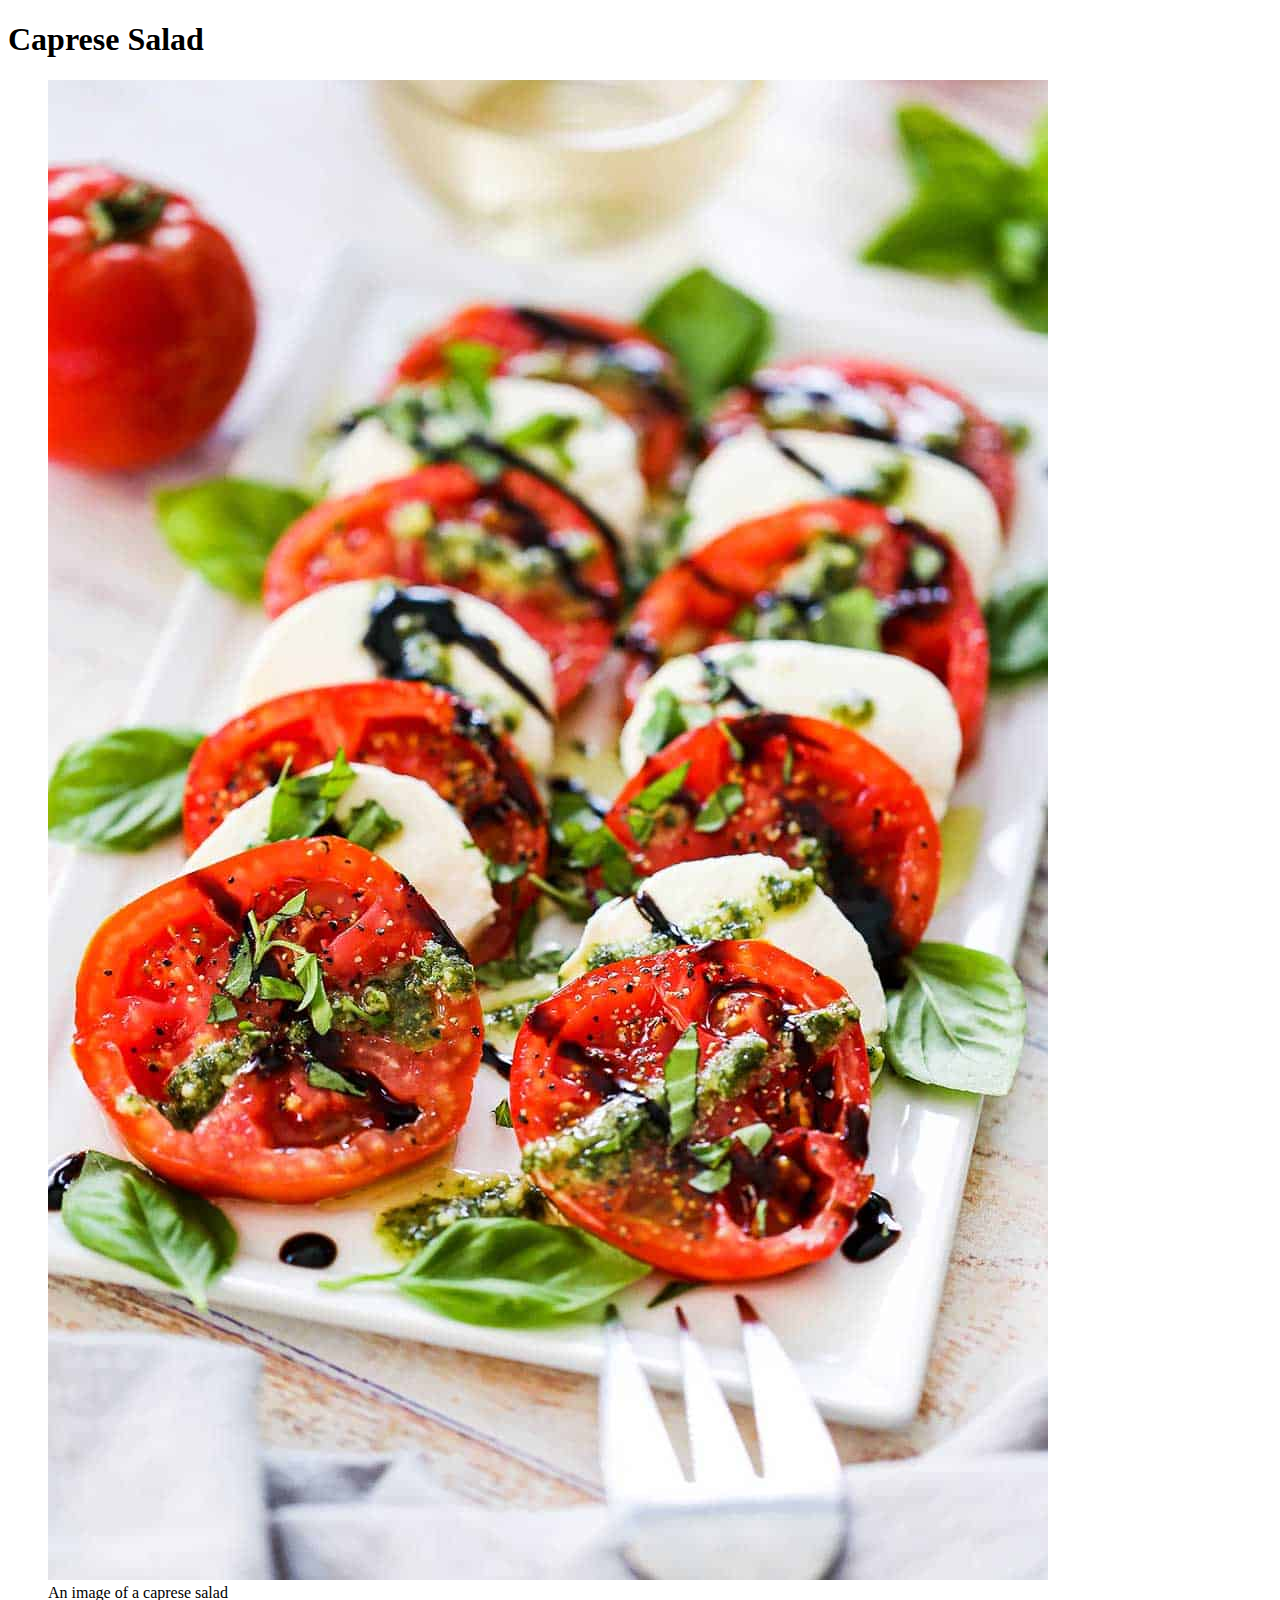
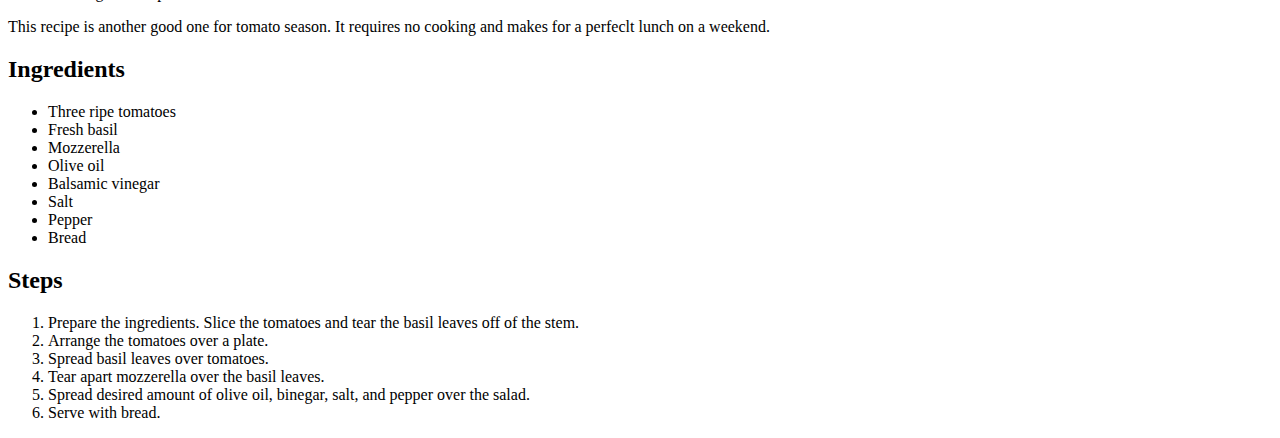
==== recipe_pages/caprese_salad.html @ 8465547b "Created caprese salad page." ====
<!DOCTYPE html>
<html lang="en">
<head>
    <meta charset="UTF-8">
    <meta name="viewport" content="width=device-width, initial-scale=1.0">
    <title>Caprese Salad</title>
</head>
<body>
    <h1>Caprese Salad</h1>
    <figure>
        <img src="../images/caprese_salad.jpg" alt="Image of caprese salad">
        <figcaption>An image of a caprese salad</figcaption>
    </figure>
    <p>This recipe is another good one for tomato season. It requires no cooking and makes for a perfeclt lunch on a weekend.</p>
    <h2>Ingredients</h2>
    <ul>
        <li>Three ripe tomatoes</li>
        <li>Fresh basil</li>
        <li>Mozzerella</li>
        <li>Olive oil</li>
        <li>Balsamic vinegar</li>
        <li>Salt</li>
        <li>Pepper</li>
        <li>Bread</li>
    </ul>
    <h2>Steps</h2>
    <ol>
        <li>Prepare the ingredients. Slice the tomatoes and tear the basil leaves off of the stem.</li>
        <li>Arrange the tomatoes over a plate.</li>
        <li>Spread basil leaves over tomatoes.</li>
        <li>Tear apart mozzerella over the basil leaves.</li>
        <li>Spread desired amount of olive oil, binegar, salt, and pepper over the salad.</li>
        <li>Serve with bread.</li>
    </ol>
</body>
</html>
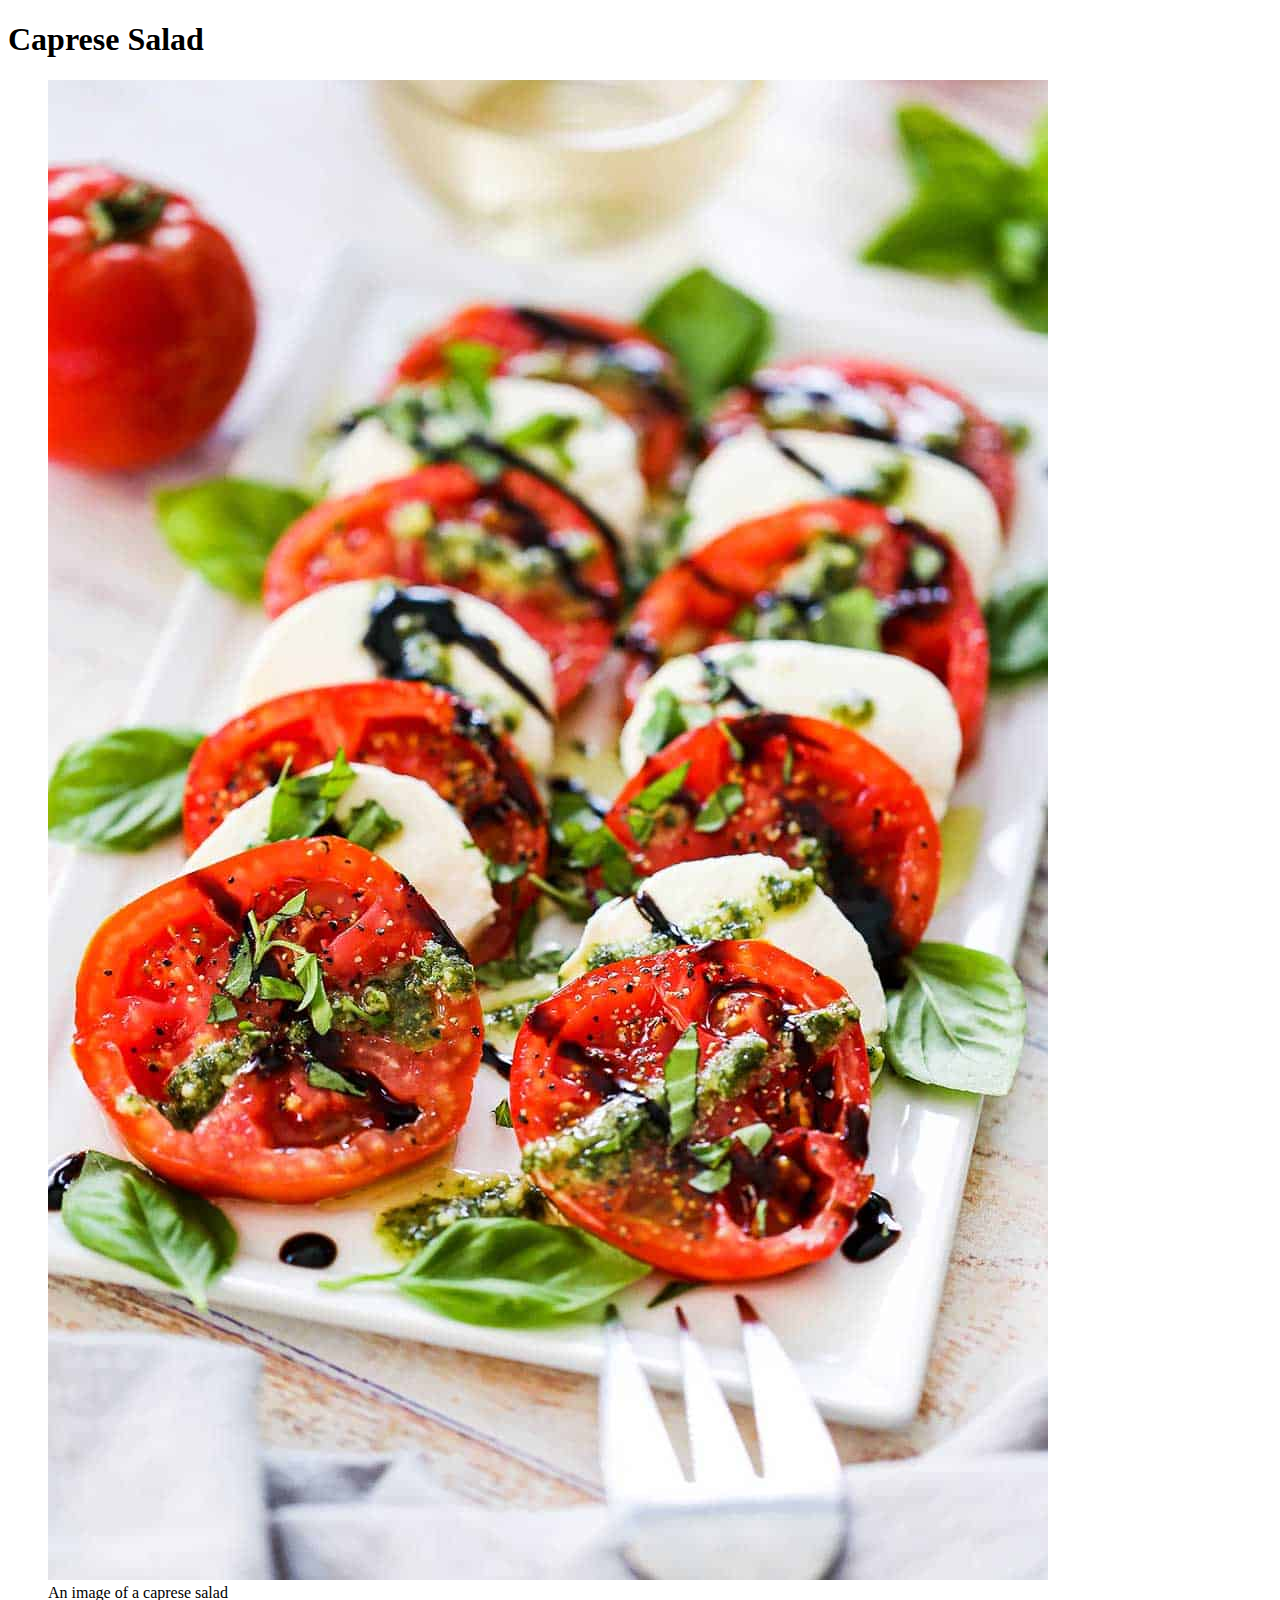
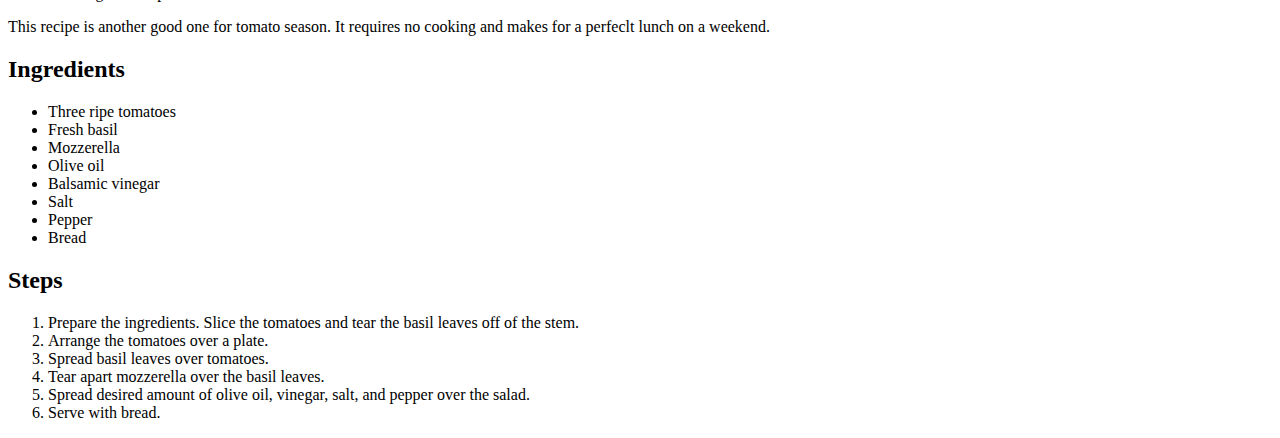
==== commit 9f885189: "typo on line 23 of caprese salad page fixed" ====
--- a/recipe_pages/caprese_salad.html
+++ b/recipe_pages/caprese_salad.html
@@ -29,7 +29,7 @@
         <li>Arrange the tomatoes over a plate.</li>
         <li>Spread basil leaves over tomatoes.</li>
         <li>Tear apart mozzerella over the basil leaves.</li>
-        <li>Spread desired amount of olive oil, binegar, salt, and pepper over the salad.</li>
+        <li>Spread desired amount of olive oil, vinegar, salt, and pepper over the salad.</li>
         <li>Serve with bread.</li>
     </ol>
 </body>
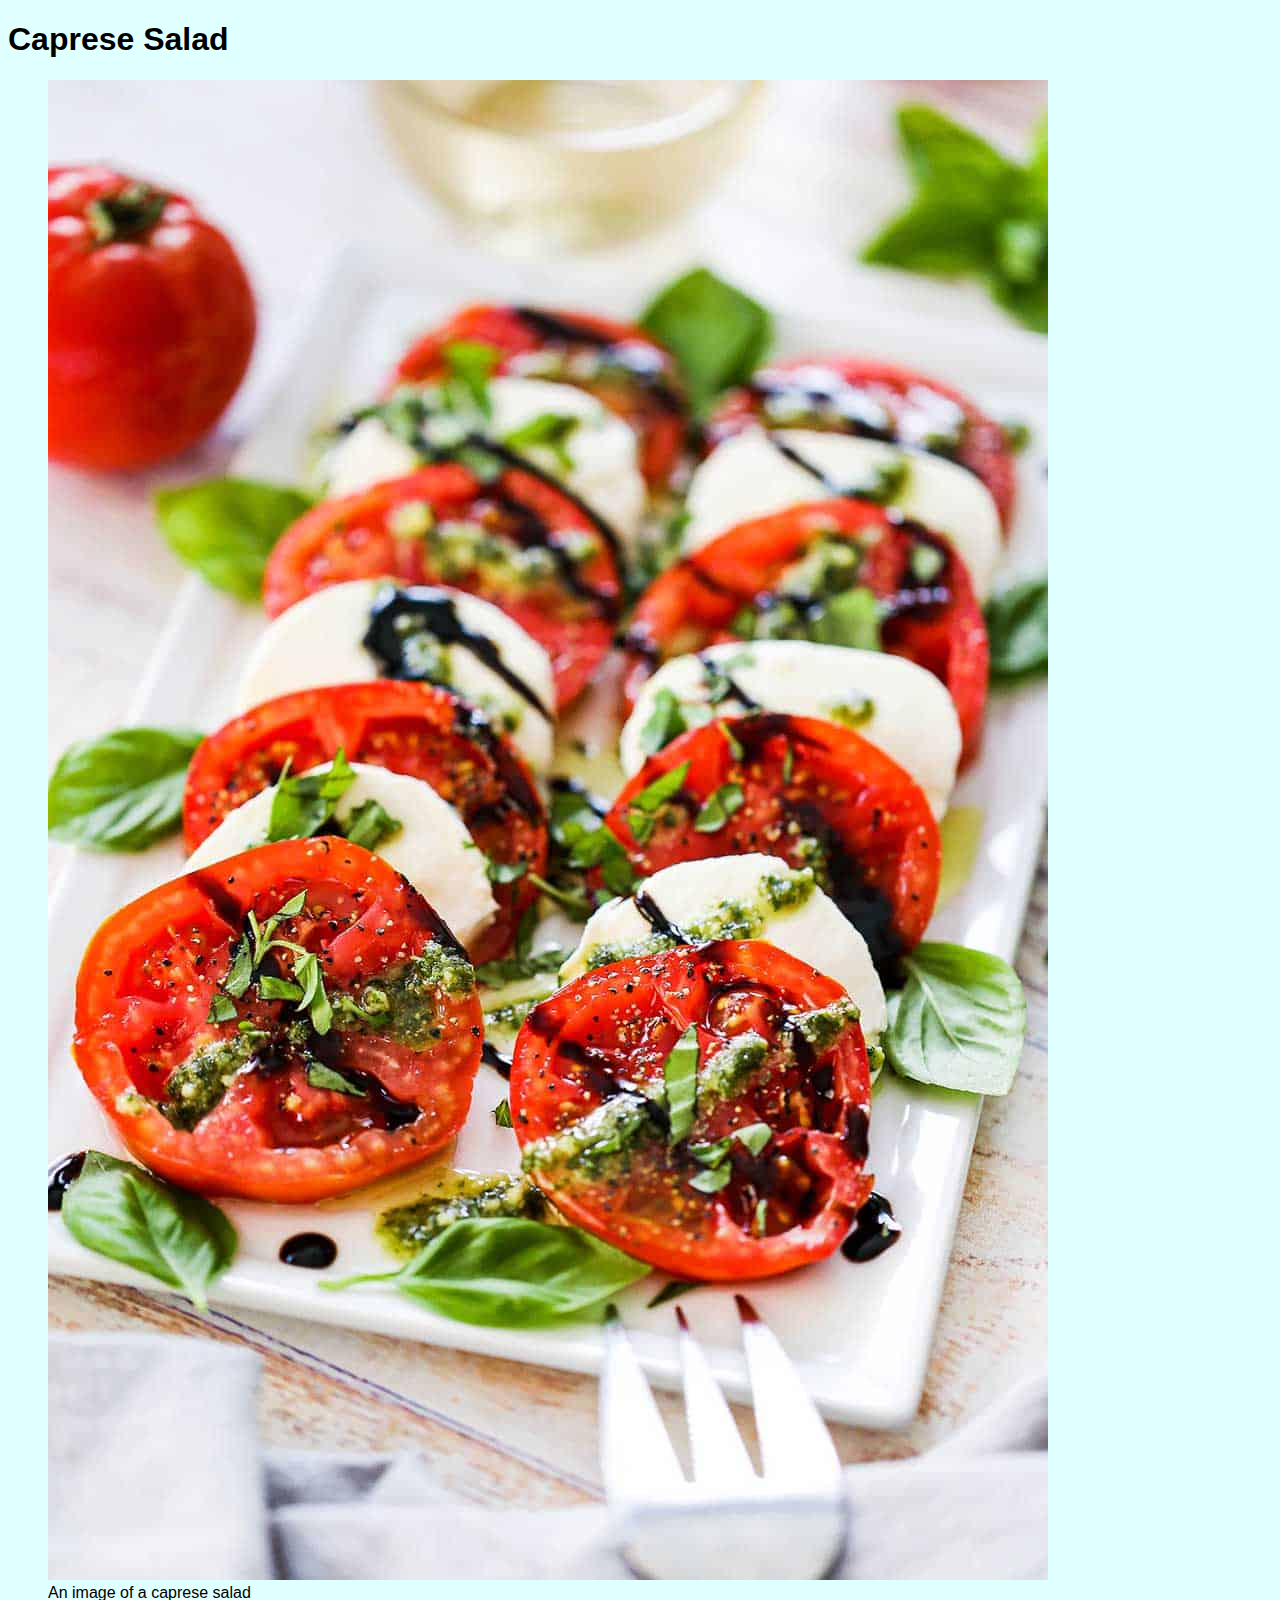
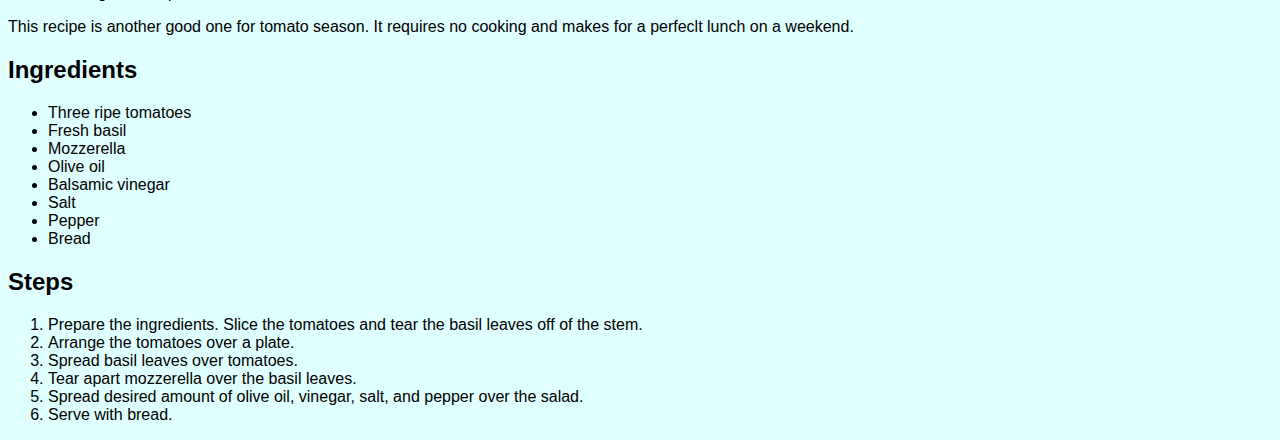
==== commit 07e65731: "Added CSS" ====
--- a/recipe_pages/caprese_salad.html
+++ b/recipe_pages/caprese_salad.html
@@ -4,6 +4,7 @@
     <meta charset="UTF-8">
     <meta name="viewport" content="width=device-width, initial-scale=1.0">
     <title>Caprese Salad</title>
+    <link rel="stylesheet" href="../style.css" />
 </head>
 <body>
     <h1>Caprese Salad</h1>
--- a/style.css
+++ b/style.css
@@ -0,0 +1,5 @@
+body {
+    background-color: lightcyan;
+    font-family: Arial, Helvetica, sans-serif;
+
+}